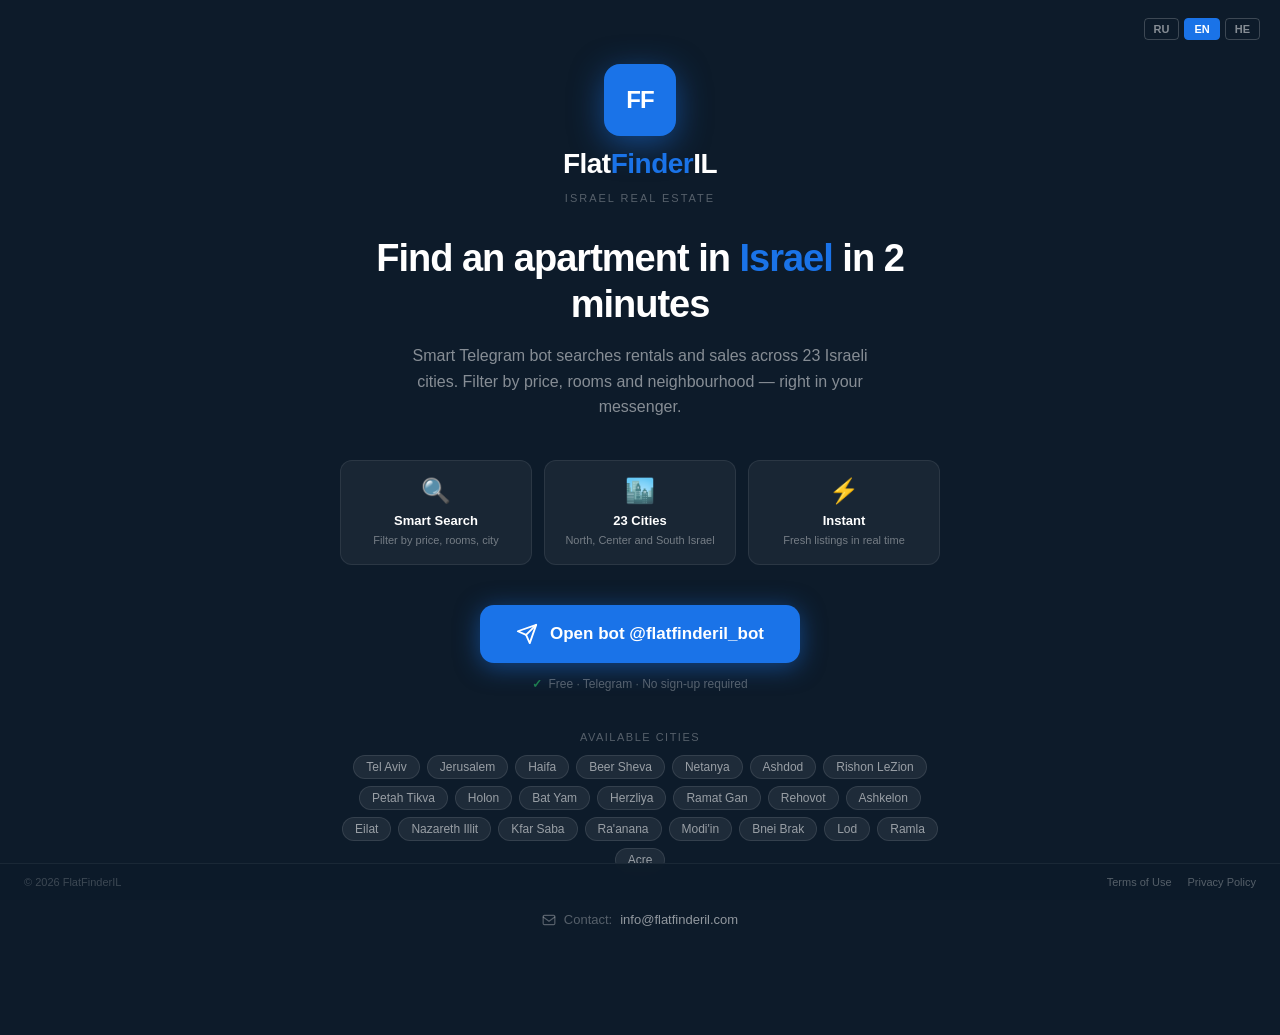
==== en/index.html @ 580164ee "Multilingual SEO: EN and HE dedicated pages with hreflang - /en/ — English page, EN title/desc/keywo" ====
<!DOCTYPE html>
<html lang="en">
<head>
  <meta charset="UTF-8">
  <meta name="viewport" content="width=device-width,initial-scale=1.0">

  <!-- SEO English -->
  <title>FlatFinderIL — Find an Apartment in Israel | Rent &amp; Buy</title>
  <meta name="description" content="FlatFinderIL — smart real estate search in Israel via Telegram bot. Rent or buy apartments in Tel Aviv, Haifa, Jerusalem and 20+ cities. Free, instant results.">
  <meta name="keywords" content="apartments Israel, rent apartment Israel, buy apartment Israel, Tel Aviv rent, Haifa apartment, Jerusalem real estate, find flat Israel, new buildings Israel, Israel housing, apartment search Israel bot, Israel property">
  <meta name="robots" content="index, follow">
  <meta name="author" content="FlatFinderIL">
  <link rel="canonical" href="https://flatfinderil.com/en/">

  <!-- Hreflang -->
  <link rel="alternate" hreflang="ru"        href="https://flatfinderil.com/">
  <link rel="alternate" hreflang="en"        href="https://flatfinderil.com/en/">
  <link rel="alternate" hreflang="he"        href="https://flatfinderil.com/he/">
  <link rel="alternate" hreflang="x-default" href="https://flatfinderil.com/">

  <!-- Google Search Console -->
  <meta name="google-site-verification" content="sP6t-K_8UJt_Drz79C-xlekhWUscii0nBPseIvwe7Qo" />

  <!-- Open Graph -->
  <meta property="og:type" content="website">
  <meta property="og:url" content="https://flatfinderil.com/en/">
  <meta property="og:title" content="FlatFinderIL — Find an Apartment in Israel">
  <meta property="og:description" content="Smart Telegram bot for real estate search in Israel. Rent or buy apartments in 23 cities. Free.">
  <meta property="og:image" content="https://flatfinderil.com/og-image.png">
  <meta property="og:locale" content="en_IL">
  <meta property="og:locale:alternate" content="ru_RU">
  <meta property="og:locale:alternate" content="he_IL">
  <meta property="og:site_name" content="FlatFinderIL">

  <!-- Twitter Card -->
  <meta name="twitter:card" content="summary_large_image">
  <meta name="twitter:title" content="FlatFinderIL — Find an Apartment in Israel">
  <meta name="twitter:description" content="Smart Telegram bot for real estate in Israel. 23 cities. Free.">
  <meta name="twitter:image" content="https://flatfinderil.com/og-image.png">

  <!-- Structured Data -->
  <script type="application/ld+json">
  {
    "@context": "https://schema.org",
    "@type": "WebSite",
    "name": "FlatFinderIL",
    "url": "https://flatfinderil.com/en/",
    "description": "Smart real estate search in Israel via Telegram bot. Rent or buy apartments in 23 cities.",
    "inLanguage": "en",
    "potentialAction": {
      "@type": "SearchAction",
      "target": "https://t.me/flatfinderil_bot",
      "query-input": "required name=search_term_string"
    }
  }
  </script>

  <style>
* { margin: 0; padding: 0; box-sizing: border-box; }
body {
  font-family: 'Segoe UI', Arial, sans-serif;
  background: #0d1b2a;
  color: #fff;
  min-height: 100vh;
  display: flex;
  flex-direction: column;
  align-items: center;
  padding: 48px 24px 100px;
}
.langs { position: fixed; top: 18px; right: 20px; display: flex; gap: 5px; z-index: 100; }
.lang-btn { background: transparent; border: 1px solid rgba(255,255,255,.2); color: rgba(255,255,255,.5); font-size: 11px; font-weight: 600; padding: 4px 9px; border-radius: 4px; cursor: pointer; transition: .15s; font-family: inherit; }
.lang-btn:hover, .lang-btn.active { background: #1a73e8; border-color: #1a73e8; color: #fff; }
.logo { display: flex; flex-direction: column; align-items: center; gap: 12px; margin-bottom: 32px; margin-top: 16px; }
.logo-mark { width: 72px; height: 72px; background: #1a73e8; border-radius: 16px; display: flex; align-items: center; justify-content: center; font-size: 24px; font-weight: 800; color: #fff; letter-spacing: -1px; box-shadow: 0 8px 32px rgba(26,115,232,.5); }
.logo-name { font-size: 28px; font-weight: 700; letter-spacing: -0.5px; }
.logo-name span { color: #1a73e8; }
.logo-sub { font-size: 11px; color: rgba(255,255,255,.3); letter-spacing: 2px; text-transform: uppercase; }
.hero { text-align: center; max-width: 600px; margin-bottom: 40px; }
.hero h1 { font-size: 38px; font-weight: 800; line-height: 1.2; letter-spacing: -1px; margin-bottom: 16px; }
.hero h1 em { font-style: normal; color: #1a73e8; }
.hero p { font-size: 16px; color: rgba(255,255,255,.5); line-height: 1.6; max-width: 480px; margin: 0 auto; }
.features { display: grid; grid-template-columns: repeat(3, 1fr); gap: 12px; max-width: 600px; width: 100%; margin-bottom: 40px; }
.feat { background: rgba(255,255,255,.05); border: 1px solid rgba(255,255,255,.08); border-radius: 12px; padding: 16px; text-align: center; }
.feat-icon { font-size: 24px; margin-bottom: 8px; }
.feat-title { font-size: 13px; font-weight: 700; color: #fff; margin-bottom: 4px; }
.feat-desc { font-size: 11px; color: rgba(255,255,255,.4); line-height: 1.5; }
.cta-wrap { display: flex; flex-direction: column; align-items: center; gap: 14px; margin-bottom: 40px; }
.bot-btn { display: inline-flex; align-items: center; gap: 12px; background: #1a73e8; color: #fff; text-decoration: none; padding: 18px 36px; border-radius: 14px; font-size: 17px; font-weight: 700; transition: background .2s, transform .15s, box-shadow .2s; box-shadow: 0 4px 24px rgba(26,115,232,.5); white-space: nowrap; }
.bot-btn:hover { background: #0d5cc7; transform: translateY(-2px); box-shadow: 0 8px 32px rgba(26,115,232,.6); }
.bot-btn svg { width: 22px; height: 22px; flex-shrink: 0; }
.cta-hint { font-size: 12px; color: rgba(255,255,255,.3); display: flex; align-items: center; gap: 6px; }
.cta-hint::before { content: '✓'; color: #1e7e50; font-weight: 700; }
.cities-block { max-width: 600px; width: 100%; text-align: center; margin-bottom: 40px; }
.cities-label { font-size: 11px; color: rgba(255,255,255,.3); letter-spacing: 1.5px; text-transform: uppercase; margin-bottom: 12px; }
.cities { display: flex; flex-wrap: wrap; gap: 7px; justify-content: center; }
.city-tag { background: rgba(255,255,255,.07); border: 1px solid rgba(255,255,255,.1); border-radius: 20px; padding: 4px 12px; font-size: 12px; color: rgba(255,255,255,.55); }
.email-line { display: flex; align-items: center; gap: 8px; font-size: 13px; color: rgba(255,255,255,.3); margin-bottom: 8px; }
.email-line a { color: rgba(255,255,255,.55); text-decoration: none; transition: color .15s; }
.email-line a:hover { color: #fff; }
.footer { position: fixed; bottom: 0; left: 0; right: 0; background: rgba(13,27,42,.95); backdrop-filter: blur(8px); border-top: 1px solid rgba(255,255,255,.06); padding: 12px 24px; font-size: 11px; color: rgba(255,255,255,.2); display: flex; align-items: center; justify-content: space-between; flex-wrap: wrap; gap: 8px; }
.footer-links { display: flex; gap: 16px; }
.footer-links a { color: rgba(255,255,255,.3); text-decoration: none; transition: color .15s; }
.footer-links a:hover { color: rgba(255,255,255,.7); }
@media (max-width: 560px) { .hero h1 { font-size: 28px; } .feat { padding: 12px 8px; } .feat-desc { display: none; } .bot-btn { font-size: 15px; padding: 15px 24px; } .footer { justify-content: center; text-align: center; } }
  </style>
</head>
<body>

<div class="langs">
  <button class="lang-btn" onclick="location.href='/'">RU</button>
  <button class="lang-btn active">EN</button>
  <button class="lang-btn" onclick="location.href='/he/'">HE</button>
</div>

<div class="logo">
  <div class="logo-mark">FF</div>
  <div class="logo-name">Flat<span>Finder</span>IL</div>
  <div class="logo-sub">Israel Real Estate</div>
</div>

<div class="hero">
  <h1>Find an apartment in <em>Israel</em> in 2 minutes</h1>
  <p>Smart Telegram bot searches rentals and sales across 23 Israeli cities. Filter by price, rooms and neighbourhood — right in your messenger.</p>
</div>

<div class="features">
  <div class="feat"><div class="feat-icon">🔍</div><div class="feat-title">Smart Search</div><div class="feat-desc">Filter by price, rooms, city</div></div>
  <div class="feat"><div class="feat-icon">🏙️</div><div class="feat-title">23 Cities</div><div class="feat-desc">North, Center and South Israel</div></div>
  <div class="feat"><div class="feat-icon">⚡</div><div class="feat-title">Instant</div><div class="feat-desc">Fresh listings in real time</div></div>
</div>

<div class="cta-wrap">
  <a href="https://t.me/flatfinderil_bot" target="_blank" class="bot-btn">
    <svg viewBox="0 0 24 24" fill="none"><path d="M22 2L11 13" stroke="white" stroke-width="2" stroke-linecap="round" stroke-linejoin="round"/><path d="M22 2L15 22L11 13L2 9L22 2Z" stroke="white" stroke-width="2" stroke-linecap="round" stroke-linejoin="round"/></svg>
    Open bot @flatfinderil_bot
  </a>
  <div class="cta-hint">Free · Telegram · No sign-up required</div>
</div>

<div class="cities-block">
  <div class="cities-label">Available cities</div>
  <div class="cities">
    <span class="city-tag">Tel Aviv</span><span class="city-tag">Jerusalem</span><span class="city-tag">Haifa</span><span class="city-tag">Beer Sheva</span><span class="city-tag">Netanya</span><span class="city-tag">Ashdod</span><span class="city-tag">Rishon LeZion</span><span class="city-tag">Petah Tikva</span><span class="city-tag">Holon</span><span class="city-tag">Bat Yam</span><span class="city-tag">Herzliya</span><span class="city-tag">Ramat Gan</span><span class="city-tag">Rehovot</span><span class="city-tag">Ashkelon</span><span class="city-tag">Eilat</span><span class="city-tag">Nazareth Illit</span><span class="city-tag">Kfar Saba</span><span class="city-tag">Ra'anana</span><span class="city-tag">Modi'in</span><span class="city-tag">Bnei Brak</span><span class="city-tag">Lod</span><span class="city-tag">Ramla</span><span class="city-tag">Acre</span>
  </div>
</div>

<div class="email-line">
  <svg viewBox="0 0 24 24" fill="none" width="14" height="14"><rect x="2" y="4" width="20" height="16" rx="2" stroke="currentColor" stroke-width="2"/><path d="M2 7l10 7 10-7" stroke="currentColor" stroke-width="2" stroke-linecap="round"/></svg>
  Contact: <a href="mailto:info@flatfinderil.com">info@flatfinderil.com</a>
</div>

<div class="footer">
  <span>© 2026 FlatFinderIL</span>
  <div class="footer-links">
    <a href="/terms.html">Terms of Use</a>
    <a href="/privacy.html">Privacy Policy</a>
  </div>
</div>

</body>
</html>
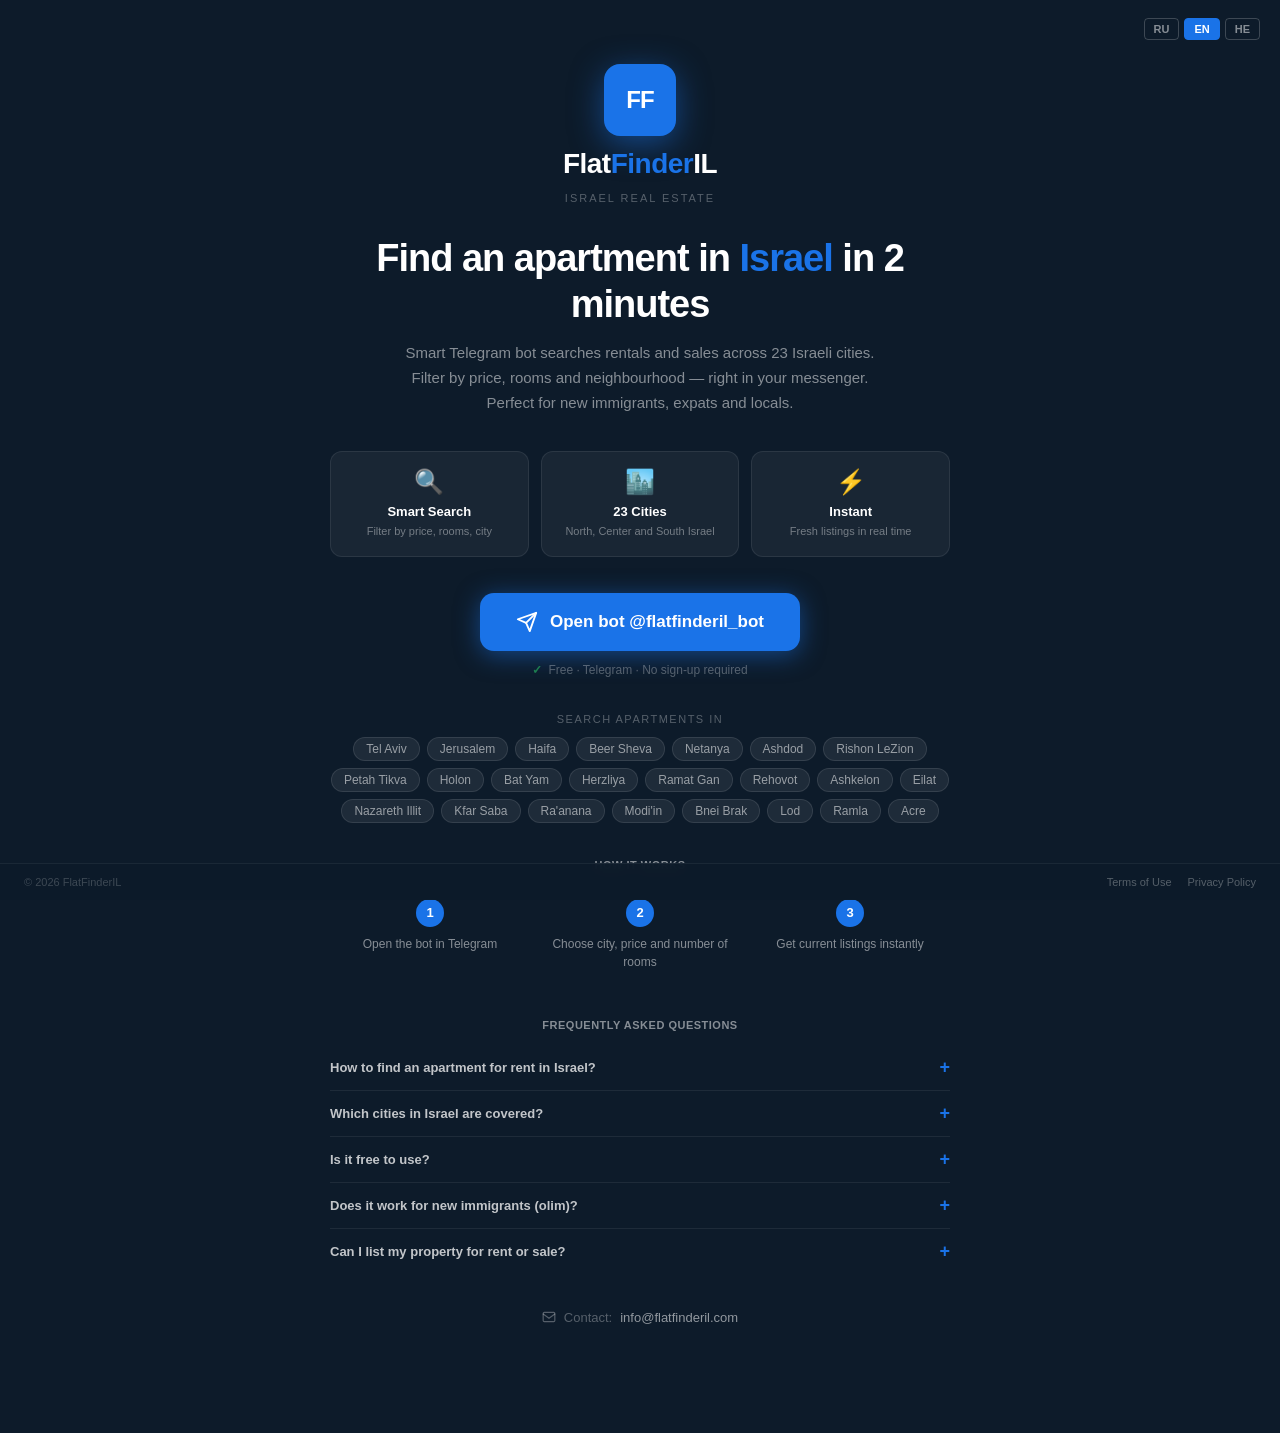
==== commit 9a51301a: "SEO: extended keywords, FAQ schema, SoftwareApplication, Organization markup - 40+ keywords per lang" ====
--- a/en/index.html
+++ b/en/index.html
@@ -4,131 +4,114 @@
   <meta charset="UTF-8">
   <meta name="viewport" content="width=device-width,initial-scale=1.0">
 
-  <!-- SEO English -->
-  <title>FlatFinderIL — Find an Apartment in Israel | Rent &amp; Buy</title>
-  <meta name="description" content="FlatFinderIL — smart real estate search in Israel via Telegram bot. Rent or buy apartments in Tel Aviv, Haifa, Jerusalem and 20+ cities. Free, instant results.">
-  <meta name="keywords" content="apartments Israel, rent apartment Israel, buy apartment Israel, Tel Aviv rent, Haifa apartment, Jerusalem real estate, find flat Israel, new buildings Israel, Israel housing, apartment search Israel bot, Israel property">
-  <meta name="robots" content="index, follow">
+  <title>FlatFinderIL — Find an Apartment in Israel | Rent &amp; Buy via Telegram Bot</title>
+  <meta name="description" content="FlatFinderIL — smart Telegram bot for finding apartments in Israel. Rent or buy in Tel Aviv, Haifa, Jerusalem, Netanya and 19 more cities. Free, instant results, no sign-up required.">
+  <meta name="keywords" content="apartments Israel, rent apartment Israel, buy apartment Israel, find flat Israel, Tel Aviv apartment rent, Haifa apartment, Jerusalem real estate, Netanya rent, Beer Sheva apartment, Ashdod rent, Rishon LeZion apartment, Petah Tikva rent, Israel housing search, Israel property, Israel real estate bot, Telegram bot Israel apartments, find apartment Israel free, Israel flat rental, new buildings Israel, Israel mortgage, olim housing Israel, new immigrant Israel apartment, Israel property search, studio apartment Israel, 1 bedroom Israel, 2 bedroom Israel, Tel Aviv flat, cheap apartment Israel, sea view apartment Israel, Israel housing 2026, property market Israel, invest real estate Israel, apartments near beach Israel">
+  <meta name="robots" content="index, follow, max-snippet:-1, max-image-preview:large, max-video-preview:-1">
   <meta name="author" content="FlatFinderIL">
+  <meta name="geo.region" content="IL">
+  <meta name="geo.placename" content="Israel">
+  <meta name="language" content="English">
   <link rel="canonical" href="https://flatfinderil.com/en/">
-
-  <!-- Hreflang -->
   <link rel="alternate" hreflang="ru"        href="https://flatfinderil.com/">
   <link rel="alternate" hreflang="en"        href="https://flatfinderil.com/en/">
   <link rel="alternate" hreflang="he"        href="https://flatfinderil.com/he/">
   <link rel="alternate" hreflang="x-default" href="https://flatfinderil.com/">
-
-  <!-- Google Search Console -->
   <meta name="google-site-verification" content="sP6t-K_8UJt_Drz79C-xlekhWUscii0nBPseIvwe7Qo" />
-
-  <!-- Open Graph -->
   <meta property="og:type" content="website">
   <meta property="og:url" content="https://flatfinderil.com/en/">
-  <meta property="og:title" content="FlatFinderIL — Find an Apartment in Israel">
-  <meta property="og:description" content="Smart Telegram bot for real estate search in Israel. Rent or buy apartments in 23 cities. Free.">
+  <meta property="og:title" content="FlatFinderIL — Find an Apartment in Israel via Telegram Bot">
+  <meta property="og:description" content="Smart Telegram bot for real estate in Israel. Rent or buy in 23 cities. Filter by price, rooms, area. Free.">
   <meta property="og:image" content="https://flatfinderil.com/og-image.png">
+  <meta property="og:image:width" content="1200">
+  <meta property="og:image:height" content="630">
   <meta property="og:locale" content="en_IL">
   <meta property="og:locale:alternate" content="ru_RU">
   <meta property="og:locale:alternate" content="he_IL">
   <meta property="og:site_name" content="FlatFinderIL">
-
-  <!-- Twitter Card -->
   <meta name="twitter:card" content="summary_large_image">
   <meta name="twitter:title" content="FlatFinderIL — Find an Apartment in Israel">
-  <meta name="twitter:description" content="Smart Telegram bot for real estate in Israel. 23 cities. Free.">
+  <meta name="twitter:description" content="Smart Telegram bot for Israel real estate. 23 cities. Free.">
   <meta name="twitter:image" content="https://flatfinderil.com/og-image.png">
 
-  <!-- Structured Data -->
-  <script type="application/ld+json">
-  {
-    "@context": "https://schema.org",
-    "@type": "WebSite",
-    "name": "FlatFinderIL",
-    "url": "https://flatfinderil.com/en/",
-    "description": "Smart real estate search in Israel via Telegram bot. Rent or buy apartments in 23 cities.",
-    "inLanguage": "en",
-    "potentialAction": {
-      "@type": "SearchAction",
-      "target": "https://t.me/flatfinderil_bot",
-      "query-input": "required name=search_term_string"
-    }
-  }
-  </script>
+  <script type="application/ld+json">{"@context":"https://schema.org","@type":"SoftwareApplication","name":"FlatFinderIL Bot","operatingSystem":"Telegram","applicationCategory":"RealEstateApplication","offers":{"@type":"Offer","price":"0","priceCurrency":"ILS"},"url":"https://t.me/flatfinderil_bot","description":"Smart Telegram bot for finding apartments for rent and sale in 23 Israeli cities.","inLanguage":["ru","en","he"]}</script>
+  <script type="application/ld+json">{"@context":"https://schema.org","@type":"FAQPage","mainEntity":[{"@type":"Question","name":"How to find an apartment for rent in Israel?","acceptedAnswer":{"@type":"Answer","text":"Open Telegram bot @flatfinderil_bot, choose a city and set filters: price, rooms, deal type. The bot instantly shows current listings."}},{"@type":"Question","name":"Which cities in Israel are covered?","acceptedAnswer":{"@type":"Answer","text":"23 cities: Tel Aviv, Jerusalem, Haifa, Beer Sheva, Netanya, Ashdod, Rishon LeZion, Petah Tikva, Holon, Bat Yam, Herzliya, Ramat Gan, Rehovot, Ashkelon, Eilat, Nazareth Illit, Kfar Saba, Ra'anana, Modi'in, Bnei Brak, Lod, Ramla, Acre."}},{"@type":"Question","name":"Is it free?","acceptedAnswer":{"@type":"Answer","text":"Yes, basic search is completely free. Advanced features and new listing alerts are available via subscription."}},{"@type":"Question","name":"Does it work for new immigrants (olim)?","acceptedAnswer":{"@type":"Answer","text":"Yes, FlatFinderIL works in English, Russian and Hebrew and includes information on subsidised housing programs for new olim."}},{"@type":"Question","name":"Can I list my property for rent or sale?","acceptedAnswer":{"@type":"Answer","text":"Yes, you can post a listing via the bot. Your listing will be seen instantly by thousands of potential buyers and tenants."}}]}</script>
 
   <style>
 * { margin: 0; padding: 0; box-sizing: border-box; }
-body {
-  font-family: 'Segoe UI', Arial, sans-serif;
-  background: #0d1b2a;
-  color: #fff;
-  min-height: 100vh;
-  display: flex;
-  flex-direction: column;
-  align-items: center;
-  padding: 48px 24px 100px;
-}
+body { font-family: 'Segoe UI', Arial, sans-serif; background: #0d1b2a; color: #fff; min-height: 100vh; display: flex; flex-direction: column; align-items: center; padding: 48px 24px 100px; }
 .langs { position: fixed; top: 18px; right: 20px; display: flex; gap: 5px; z-index: 100; }
 .lang-btn { background: transparent; border: 1px solid rgba(255,255,255,.2); color: rgba(255,255,255,.5); font-size: 11px; font-weight: 600; padding: 4px 9px; border-radius: 4px; cursor: pointer; transition: .15s; font-family: inherit; }
-.lang-btn:hover, .lang-btn.active { background: #1a73e8; border-color: #1a73e8; color: #fff; }
+.lang-btn:hover,.lang-btn.active { background: #1a73e8; border-color: #1a73e8; color: #fff; }
 .logo { display: flex; flex-direction: column; align-items: center; gap: 12px; margin-bottom: 32px; margin-top: 16px; }
 .logo-mark { width: 72px; height: 72px; background: #1a73e8; border-radius: 16px; display: flex; align-items: center; justify-content: center; font-size: 24px; font-weight: 800; color: #fff; letter-spacing: -1px; box-shadow: 0 8px 32px rgba(26,115,232,.5); }
 .logo-name { font-size: 28px; font-weight: 700; letter-spacing: -0.5px; }
 .logo-name span { color: #1a73e8; }
 .logo-sub { font-size: 11px; color: rgba(255,255,255,.3); letter-spacing: 2px; text-transform: uppercase; }
-.hero { text-align: center; max-width: 600px; margin-bottom: 40px; }
-.hero h1 { font-size: 38px; font-weight: 800; line-height: 1.2; letter-spacing: -1px; margin-bottom: 16px; }
+.hero { text-align: center; max-width: 620px; margin-bottom: 36px; }
+.hero h1 { font-size: 38px; font-weight: 800; line-height: 1.2; letter-spacing: -1px; margin-bottom: 14px; }
 .hero h1 em { font-style: normal; color: #1a73e8; }
-.hero p { font-size: 16px; color: rgba(255,255,255,.5); line-height: 1.6; max-width: 480px; margin: 0 auto; }
-.features { display: grid; grid-template-columns: repeat(3, 1fr); gap: 12px; max-width: 600px; width: 100%; margin-bottom: 40px; }
+.hero p { font-size: 15px; color: rgba(255,255,255,.5); line-height: 1.65; max-width: 500px; margin: 0 auto; }
+.features { display: grid; grid-template-columns: repeat(3,1fr); gap: 12px; max-width: 620px; width: 100%; margin-bottom: 36px; }
 .feat { background: rgba(255,255,255,.05); border: 1px solid rgba(255,255,255,.08); border-radius: 12px; padding: 16px; text-align: center; }
 .feat-icon { font-size: 24px; margin-bottom: 8px; }
-.feat-title { font-size: 13px; font-weight: 700; color: #fff; margin-bottom: 4px; }
+.feat-title { font-size: 13px; font-weight: 700; margin-bottom: 4px; }
 .feat-desc { font-size: 11px; color: rgba(255,255,255,.4); line-height: 1.5; }
-.cta-wrap { display: flex; flex-direction: column; align-items: center; gap: 14px; margin-bottom: 40px; }
-.bot-btn { display: inline-flex; align-items: center; gap: 12px; background: #1a73e8; color: #fff; text-decoration: none; padding: 18px 36px; border-radius: 14px; font-size: 17px; font-weight: 700; transition: background .2s, transform .15s, box-shadow .2s; box-shadow: 0 4px 24px rgba(26,115,232,.5); white-space: nowrap; }
+.cta-wrap { display: flex; flex-direction: column; align-items: center; gap: 12px; margin-bottom: 36px; }
+.bot-btn { display: inline-flex; align-items: center; gap: 12px; background: #1a73e8; color: #fff; text-decoration: none; padding: 18px 36px; border-radius: 14px; font-size: 17px; font-weight: 700; transition: background .2s,transform .15s,box-shadow .2s; box-shadow: 0 4px 24px rgba(26,115,232,.5); white-space: nowrap; }
 .bot-btn:hover { background: #0d5cc7; transform: translateY(-2px); box-shadow: 0 8px 32px rgba(26,115,232,.6); }
 .bot-btn svg { width: 22px; height: 22px; flex-shrink: 0; }
 .cta-hint { font-size: 12px; color: rgba(255,255,255,.3); display: flex; align-items: center; gap: 6px; }
 .cta-hint::before { content: '✓'; color: #1e7e50; font-weight: 700; }
-.cities-block { max-width: 600px; width: 100%; text-align: center; margin-bottom: 40px; }
+.cities-block { max-width: 620px; width: 100%; text-align: center; margin-bottom: 36px; }
 .cities-label { font-size: 11px; color: rgba(255,255,255,.3); letter-spacing: 1.5px; text-transform: uppercase; margin-bottom: 12px; }
 .cities { display: flex; flex-wrap: wrap; gap: 7px; justify-content: center; }
 .city-tag { background: rgba(255,255,255,.07); border: 1px solid rgba(255,255,255,.1); border-radius: 20px; padding: 4px 12px; font-size: 12px; color: rgba(255,255,255,.55); }
+.how { max-width: 620px; width: 100%; margin-bottom: 36px; }
+.how h2 { font-size: 11px; font-weight: 700; color: rgba(255,255,255,.5); text-align: center; margin-bottom: 16px; letter-spacing: .5px; text-transform: uppercase; }
+.steps { display: grid; grid-template-columns: repeat(3,1fr); gap: 10px; }
+.step { text-align: center; padding: 12px 8px; }
+.step-num { width: 28px; height: 28px; background: #1a73e8; border-radius: 50%; display: flex; align-items: center; justify-content: center; font-size: 13px; font-weight: 800; margin: 0 auto 8px; }
+.step-text { font-size: 12px; color: rgba(255,255,255,.5); line-height: 1.5; }
+.faq { max-width: 620px; width: 100%; margin-bottom: 36px; }
+.faq h2 { font-size: 11px; font-weight: 700; color: rgba(255,255,255,.5); text-align: center; margin-bottom: 14px; letter-spacing: .5px; text-transform: uppercase; }
+.faq-item { border-bottom: 1px solid rgba(255,255,255,.07); padding: 12px 0; cursor: pointer; }
+.faq-item:last-child { border-bottom: none; }
+.faq-q { font-size: 13px; font-weight: 600; color: rgba(255,255,255,.75); display: flex; justify-content: space-between; align-items: center; gap: 8px; }
+.faq-q::after { content: '+'; color: #1a73e8; font-size: 18px; flex-shrink: 0; }
+.faq-item.open .faq-q::after { content: '−'; }
+.faq-a { font-size: 12px; color: rgba(255,255,255,.4); line-height: 1.6; margin-top: 8px; display: none; }
+.faq-item.open .faq-a { display: block; }
 .email-line { display: flex; align-items: center; gap: 8px; font-size: 13px; color: rgba(255,255,255,.3); margin-bottom: 8px; }
-.email-line a { color: rgba(255,255,255,.55); text-decoration: none; transition: color .15s; }
+.email-line a { color: rgba(255,255,255,.55); text-decoration: none; }
 .email-line a:hover { color: #fff; }
 .footer { position: fixed; bottom: 0; left: 0; right: 0; background: rgba(13,27,42,.95); backdrop-filter: blur(8px); border-top: 1px solid rgba(255,255,255,.06); padding: 12px 24px; font-size: 11px; color: rgba(255,255,255,.2); display: flex; align-items: center; justify-content: space-between; flex-wrap: wrap; gap: 8px; }
 .footer-links { display: flex; gap: 16px; }
-.footer-links a { color: rgba(255,255,255,.3); text-decoration: none; transition: color .15s; }
+.footer-links a { color: rgba(255,255,255,.3); text-decoration: none; }
 .footer-links a:hover { color: rgba(255,255,255,.7); }
-@media (max-width: 560px) { .hero h1 { font-size: 28px; } .feat { padding: 12px 8px; } .feat-desc { display: none; } .bot-btn { font-size: 15px; padding: 15px 24px; } .footer { justify-content: center; text-align: center; } }
+@media (max-width: 560px) { .hero h1 { font-size: 27px; } .feat-desc { display: none; } .feat { padding: 10px 6px; } .bot-btn { font-size: 15px; padding: 15px 22px; } .footer { justify-content: center; } }
   </style>
 </head>
 <body>
-
 <div class="langs">
   <button class="lang-btn" onclick="location.href='/'">RU</button>
   <button class="lang-btn active">EN</button>
   <button class="lang-btn" onclick="location.href='/he/'">HE</button>
 </div>
-
 <div class="logo">
   <div class="logo-mark">FF</div>
   <div class="logo-name">Flat<span>Finder</span>IL</div>
   <div class="logo-sub">Israel Real Estate</div>
 </div>
-
 <div class="hero">
   <h1>Find an apartment in <em>Israel</em> in 2 minutes</h1>
-  <p>Smart Telegram bot searches rentals and sales across 23 Israeli cities. Filter by price, rooms and neighbourhood — right in your messenger.</p>
+  <p>Smart Telegram bot searches rentals and sales across 23 Israeli cities. Filter by price, rooms and neighbourhood — right in your messenger. Perfect for new immigrants, expats and locals.</p>
 </div>
-
 <div class="features">
   <div class="feat"><div class="feat-icon">🔍</div><div class="feat-title">Smart Search</div><div class="feat-desc">Filter by price, rooms, city</div></div>
   <div class="feat"><div class="feat-icon">🏙️</div><div class="feat-title">23 Cities</div><div class="feat-desc">North, Center and South Israel</div></div>
   <div class="feat"><div class="feat-icon">⚡</div><div class="feat-title">Instant</div><div class="feat-desc">Fresh listings in real time</div></div>
 </div>
-
 <div class="cta-wrap">
   <a href="https://t.me/flatfinderil_bot" target="_blank" class="bot-btn">
     <svg viewBox="0 0 24 24" fill="none"><path d="M22 2L11 13" stroke="white" stroke-width="2" stroke-linecap="round" stroke-linejoin="round"/><path d="M22 2L15 22L11 13L2 9L22 2Z" stroke="white" stroke-width="2" stroke-linecap="round" stroke-linejoin="round"/></svg>
@@ -136,26 +119,33 @@
   </a>
   <div class="cta-hint">Free · Telegram · No sign-up required</div>
 </div>
-
 <div class="cities-block">
-  <div class="cities-label">Available cities</div>
-  <div class="cities">
-    <span class="city-tag">Tel Aviv</span><span class="city-tag">Jerusalem</span><span class="city-tag">Haifa</span><span class="city-tag">Beer Sheva</span><span class="city-tag">Netanya</span><span class="city-tag">Ashdod</span><span class="city-tag">Rishon LeZion</span><span class="city-tag">Petah Tikva</span><span class="city-tag">Holon</span><span class="city-tag">Bat Yam</span><span class="city-tag">Herzliya</span><span class="city-tag">Ramat Gan</span><span class="city-tag">Rehovot</span><span class="city-tag">Ashkelon</span><span class="city-tag">Eilat</span><span class="city-tag">Nazareth Illit</span><span class="city-tag">Kfar Saba</span><span class="city-tag">Ra'anana</span><span class="city-tag">Modi'in</span><span class="city-tag">Bnei Brak</span><span class="city-tag">Lod</span><span class="city-tag">Ramla</span><span class="city-tag">Acre</span>
+  <div class="cities-label">Search apartments in</div>
+  <div class="cities"><span class="city-tag">Tel Aviv</span><span class="city-tag">Jerusalem</span><span class="city-tag">Haifa</span><span class="city-tag">Beer Sheva</span><span class="city-tag">Netanya</span><span class="city-tag">Ashdod</span><span class="city-tag">Rishon LeZion</span><span class="city-tag">Petah Tikva</span><span class="city-tag">Holon</span><span class="city-tag">Bat Yam</span><span class="city-tag">Herzliya</span><span class="city-tag">Ramat Gan</span><span class="city-tag">Rehovot</span><span class="city-tag">Ashkelon</span><span class="city-tag">Eilat</span><span class="city-tag">Nazareth Illit</span><span class="city-tag">Kfar Saba</span><span class="city-tag">Ra'anana</span><span class="city-tag">Modi'in</span><span class="city-tag">Bnei Brak</span><span class="city-tag">Lod</span><span class="city-tag">Ramla</span><span class="city-tag">Acre</span></div>
+</div>
+<div class="how">
+  <h2>How it works</h2>
+  <div class="steps">
+    <div class="step"><div class="step-num">1</div><div class="step-text">Open the bot in Telegram</div></div>
+    <div class="step"><div class="step-num">2</div><div class="step-text">Choose city, price and number of rooms</div></div>
+    <div class="step"><div class="step-num">3</div><div class="step-text">Get current listings instantly</div></div>
   </div>
 </div>
-
+<div class="faq">
+  <h2>Frequently Asked Questions</h2>
+  <div class="faq-item" onclick="this.classList.toggle('open')"><div class="faq-q">How to find an apartment for rent in Israel?</div><div class="faq-a">Open Telegram bot @flatfinderil_bot, choose a city and set filters: price, rooms, deal type. The bot instantly shows current listings.</div></div>
+  <div class="faq-item" onclick="this.classList.toggle('open')"><div class="faq-q">Which cities in Israel are covered?</div><div class="faq-a">23 cities: Tel Aviv, Jerusalem, Haifa, Beer Sheva, Netanya, Ashdod, Rishon LeZion, Petah Tikva, Holon, Bat Yam, Herzliya, Ramat Gan, Rehovot, Ashkelon, Eilat, Nazareth Illit, Kfar Saba, Ra'anana, Modi'in, Bnei Brak, Lod, Ramla, Acre.</div></div>
+  <div class="faq-item" onclick="this.classList.toggle('open')"><div class="faq-q">Is it free to use?</div><div class="faq-a">Yes, basic apartment search is completely free. Advanced features and instant alerts are available via subscription.</div></div>
+  <div class="faq-item" onclick="this.classList.toggle('open')"><div class="faq-q">Does it work for new immigrants (olim)?</div><div class="faq-a">Yes, FlatFinderIL supports Russian, English and Hebrew and includes info on subsidised housing and programs for new olim.</div></div>
+  <div class="faq-item" onclick="this.classList.toggle('open')"><div class="faq-q">Can I list my property for rent or sale?</div><div class="faq-a">Yes, post your listing via the bot. It will be seen instantly by thousands of potential buyers and tenants.</div></div>
+</div>
 <div class="email-line">
   <svg viewBox="0 0 24 24" fill="none" width="14" height="14"><rect x="2" y="4" width="20" height="16" rx="2" stroke="currentColor" stroke-width="2"/><path d="M2 7l10 7 10-7" stroke="currentColor" stroke-width="2" stroke-linecap="round"/></svg>
   Contact: <a href="mailto:info@flatfinderil.com">info@flatfinderil.com</a>
 </div>
-
 <div class="footer">
   <span>© 2026 FlatFinderIL</span>
-  <div class="footer-links">
-    <a href="/terms.html">Terms of Use</a>
-    <a href="/privacy.html">Privacy Policy</a>
-  </div>
+  <div class="footer-links"><a href="/terms.html">Terms of Use</a><a href="/privacy.html">Privacy Policy</a></div>
 </div>
-
 </body>
 </html>
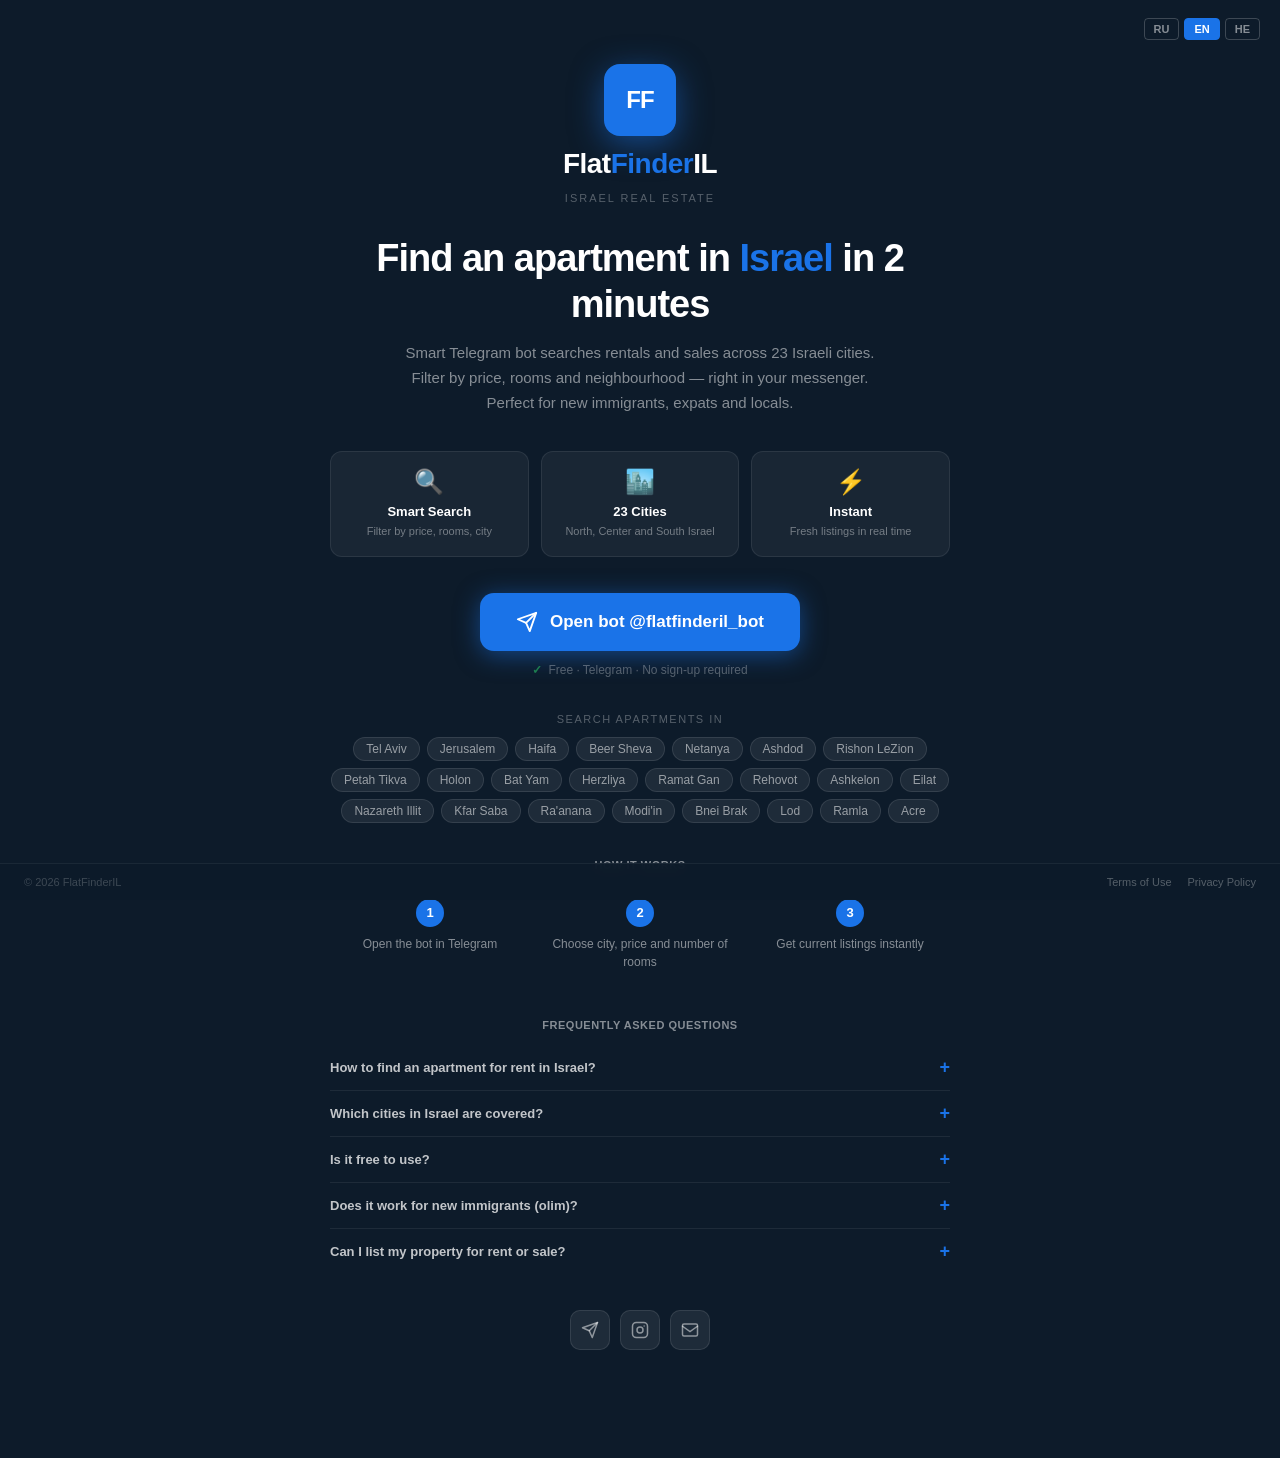
==== commit f2e3646c: "Add Instagram social button on all 3 language pages Co-Authored-By: Claude Sonnet 4.6 <noreply@anthr" ====
--- a/en/index.html
+++ b/en/index.html
@@ -82,9 +82,9 @@
 .faq-item.open .faq-q::after { content: '−'; }
 .faq-a { font-size: 12px; color: rgba(255,255,255,.4); line-height: 1.6; margin-top: 8px; display: none; }
 .faq-item.open .faq-a { display: block; }
-.email-line { display: flex; align-items: center; gap: 8px; font-size: 13px; color: rgba(255,255,255,.3); margin-bottom: 8px; }
-.email-line a { color: rgba(255,255,255,.55); text-decoration: none; }
-.email-line a:hover { color: #fff; }
+.social-row { display: flex; gap: 10px; align-items: center; margin-bottom: 8px; }
+.soc-btn { width: 40px; height: 40px; border-radius: 10px; background: rgba(255,255,255,.07); border: 1px solid rgba(255,255,255,.1); display: flex; align-items: center; justify-content: center; color: rgba(255,255,255,.5); text-decoration: none; transition: background .15s,color .15s,transform .15s; }
+.soc-btn:hover { background: #1a73e8; border-color: #1a73e8; color: #fff; transform: translateY(-2px); }
 .footer { position: fixed; bottom: 0; left: 0; right: 0; background: rgba(13,27,42,.95); backdrop-filter: blur(8px); border-top: 1px solid rgba(255,255,255,.06); padding: 12px 24px; font-size: 11px; color: rgba(255,255,255,.2); display: flex; align-items: center; justify-content: space-between; flex-wrap: wrap; gap: 8px; }
 .footer-links { display: flex; gap: 16px; }
 .footer-links a { color: rgba(255,255,255,.3); text-decoration: none; }
@@ -139,9 +139,16 @@
   <div class="faq-item" onclick="this.classList.toggle('open')"><div class="faq-q">Does it work for new immigrants (olim)?</div><div class="faq-a">Yes, FlatFinderIL supports Russian, English and Hebrew and includes info on subsidised housing and programs for new olim.</div></div>
   <div class="faq-item" onclick="this.classList.toggle('open')"><div class="faq-q">Can I list my property for rent or sale?</div><div class="faq-a">Yes, post your listing via the bot. It will be seen instantly by thousands of potential buyers and tenants.</div></div>
 </div>
-<div class="email-line">
-  <svg viewBox="0 0 24 24" fill="none" width="14" height="14"><rect x="2" y="4" width="20" height="16" rx="2" stroke="currentColor" stroke-width="2"/><path d="M2 7l10 7 10-7" stroke="currentColor" stroke-width="2" stroke-linecap="round"/></svg>
-  Contact: <a href="mailto:info@flatfinderil.com">info@flatfinderil.com</a>
+<div class="social-row">
+  <a href="https://t.me/flatfinderil_bot" target="_blank" class="soc-btn" title="Telegram">
+    <svg viewBox="0 0 24 24" fill="none" width="18" height="18"><path d="M22 2L11 13" stroke="currentColor" stroke-width="2" stroke-linecap="round" stroke-linejoin="round"/><path d="M22 2L15 22L11 13L2 9L22 2Z" stroke="currentColor" stroke-width="2" stroke-linecap="round" stroke-linejoin="round"/></svg>
+  </a>
+  <a href="https://www.instagram.com/flatfinderil/" target="_blank" class="soc-btn" title="Instagram">
+    <svg viewBox="0 0 24 24" fill="none" width="18" height="18"><rect x="2" y="2" width="20" height="20" rx="5" stroke="currentColor" stroke-width="2"/><circle cx="12" cy="12" r="4" stroke="currentColor" stroke-width="2"/><circle cx="17.5" cy="6.5" r="1" fill="currentColor"/></svg>
+  </a>
+  <a href="mailto:info@flatfinderil.com" class="soc-btn" title="Email">
+    <svg viewBox="0 0 24 24" fill="none" width="18" height="18"><rect x="2" y="4" width="20" height="16" rx="2" stroke="currentColor" stroke-width="2"/><path d="M2 7l10 7 10-7" stroke="currentColor" stroke-width="2" stroke-linecap="round"/></svg>
+  </a>
 </div>
 <div class="footer">
   <span>© 2026 FlatFinderIL</span>
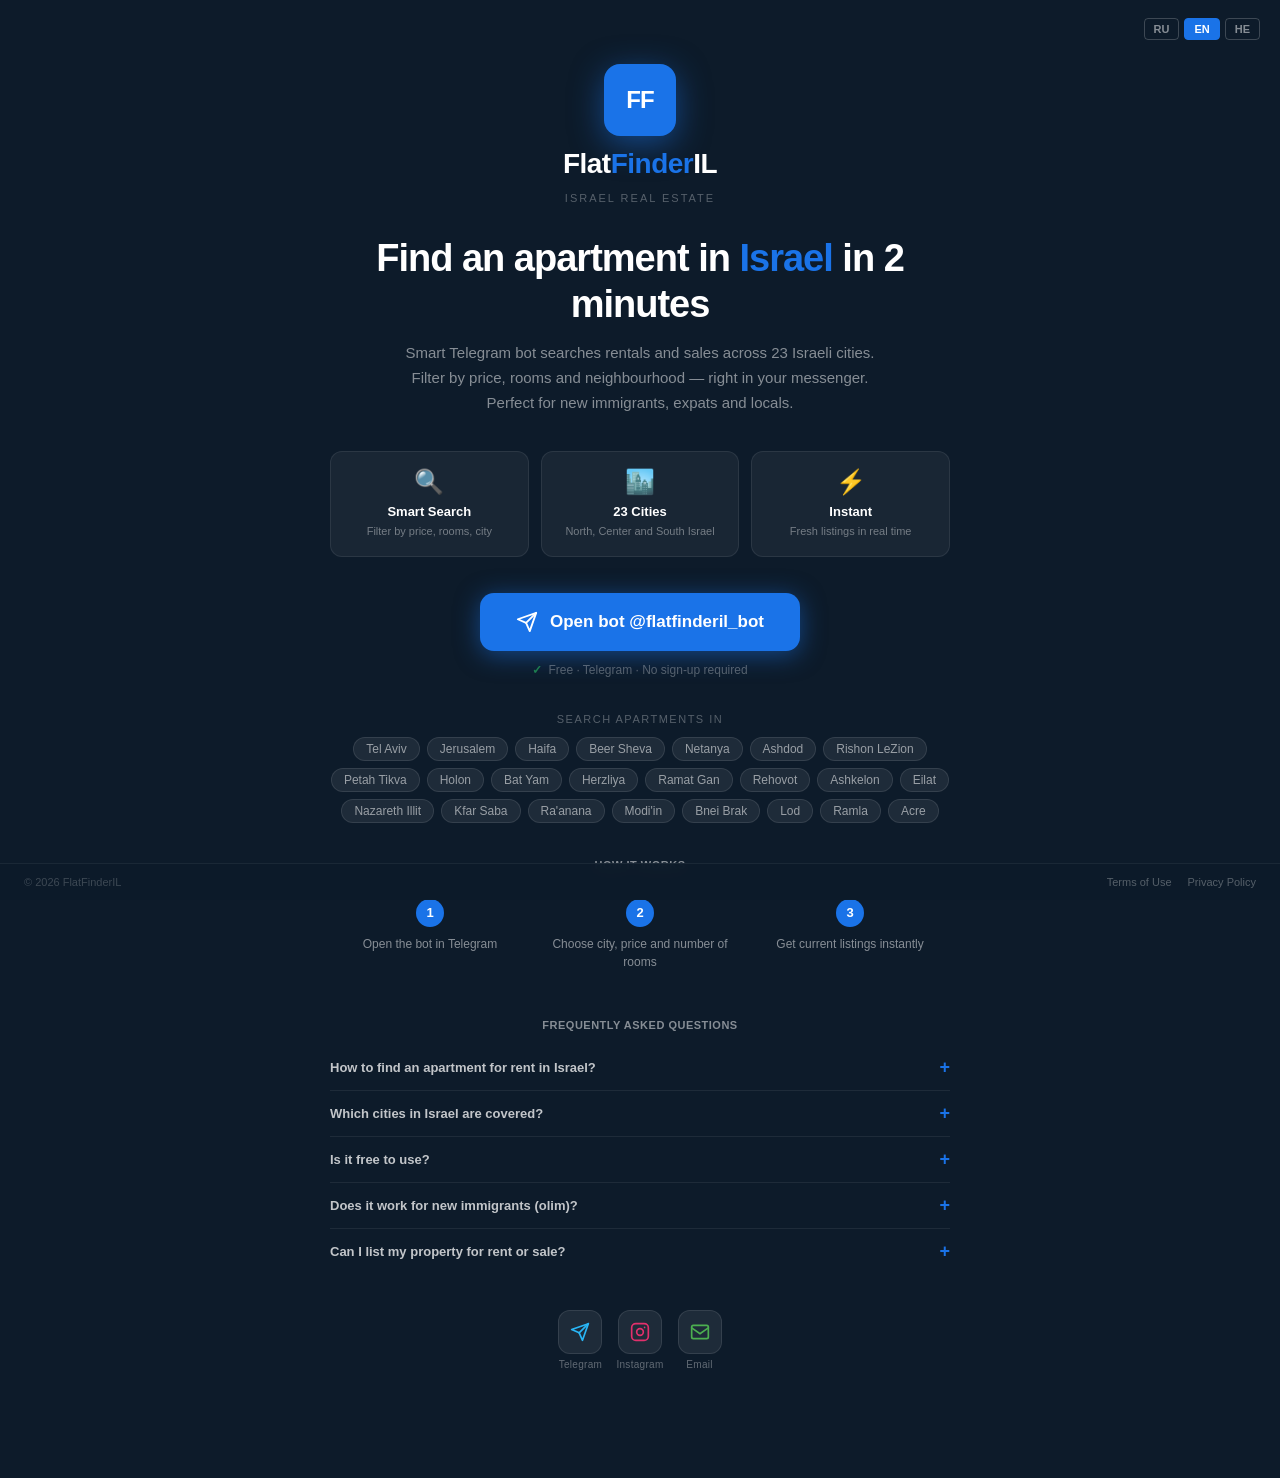
==== commit 77282eb8: "Add #news section and French language to website - Added live news feed section (#news anchor) fetch" ====
--- a/en/index.html
+++ b/en/index.html
@@ -82,9 +82,15 @@
 .faq-item.open .faq-q::after { content: '−'; }
 .faq-a { font-size: 12px; color: rgba(255,255,255,.4); line-height: 1.6; margin-top: 8px; display: none; }
 .faq-item.open .faq-a { display: block; }
-.social-row { display: flex; gap: 10px; align-items: center; margin-bottom: 8px; }
-.soc-btn { width: 40px; height: 40px; border-radius: 10px; background: rgba(255,255,255,.07); border: 1px solid rgba(255,255,255,.1); display: flex; align-items: center; justify-content: center; color: rgba(255,255,255,.5); text-decoration: none; transition: background .15s,color .15s,transform .15s; }
-.soc-btn:hover { background: #1a73e8; border-color: #1a73e8; color: #fff; transform: translateY(-2px); }
+.social-row { display: flex; gap: 14px; align-items: center; margin-bottom: 8px; }
+.soc-btn { display: flex; flex-direction: column; align-items: center; gap: 5px; text-decoration: none; transition: transform .15s; }
+.soc-btn:hover { transform: translateY(-2px); }
+.soc-icon { width: 44px; height: 44px; border-radius: 12px; background: rgba(255,255,255,.07); border: 1px solid rgba(255,255,255,.1); display: flex; align-items: center; justify-content: center; transition: background .15s, border-color .15s; }
+.soc-btn:hover .soc-icon { background: rgba(255,255,255,.15); border-color: rgba(255,255,255,.25); }
+.soc-btn.tg .soc-icon { color: #29b6f6; }
+.soc-btn.ig .soc-icon { color: #e1306c; }
+.soc-btn.em .soc-icon { color: #4caf50; }
+.soc-label { font-size: 10px; color: rgba(255,255,255,.35); letter-spacing: .3px; }
 .footer { position: fixed; bottom: 0; left: 0; right: 0; background: rgba(13,27,42,.95); backdrop-filter: blur(8px); border-top: 1px solid rgba(255,255,255,.06); padding: 12px 24px; font-size: 11px; color: rgba(255,255,255,.2); display: flex; align-items: center; justify-content: space-between; flex-wrap: wrap; gap: 8px; }
 .footer-links { display: flex; gap: 16px; }
 .footer-links a { color: rgba(255,255,255,.3); text-decoration: none; }
@@ -140,19 +146,22 @@
   <div class="faq-item" onclick="this.classList.toggle('open')"><div class="faq-q">Can I list my property for rent or sale?</div><div class="faq-a">Yes, post your listing via the bot. It will be seen instantly by thousands of potential buyers and tenants.</div></div>
 </div>
 <div class="social-row">
-  <a href="https://t.me/flatfinderil_bot" target="_blank" class="soc-btn" title="Telegram">
-    <svg viewBox="0 0 24 24" fill="none" width="18" height="18"><path d="M22 2L11 13" stroke="currentColor" stroke-width="2" stroke-linecap="round" stroke-linejoin="round"/><path d="M22 2L15 22L11 13L2 9L22 2Z" stroke="currentColor" stroke-width="2" stroke-linecap="round" stroke-linejoin="round"/></svg>
+  <a href="https://t.me/flatfinderil_bot" target="_blank" rel="noopener noreferrer" class="soc-btn tg">
+    <div class="soc-icon"><svg viewBox="0 0 24 24" fill="none" width="20" height="20"><path d="M22 2L11 13" stroke="currentColor" stroke-width="2" stroke-linecap="round" stroke-linejoin="round"/><path d="M22 2L15 22L11 13L2 9L22 2Z" stroke="currentColor" stroke-width="2" stroke-linecap="round" stroke-linejoin="round"/></svg></div>
+    <span class="soc-label">Telegram</span>
   </a>
-  <a href="https://www.instagram.com/flatfinderil/" target="_blank" class="soc-btn" title="Instagram">
-    <svg viewBox="0 0 24 24" fill="none" width="18" height="18"><rect x="2" y="2" width="20" height="20" rx="5" stroke="currentColor" stroke-width="2"/><circle cx="12" cy="12" r="4" stroke="currentColor" stroke-width="2"/><circle cx="17.5" cy="6.5" r="1" fill="currentColor"/></svg>
+  <a href="https://www.instagram.com/flatfinderil/" target="_blank" rel="noopener noreferrer" class="soc-btn ig">
+    <div class="soc-icon"><svg viewBox="0 0 24 24" fill="none" width="20" height="20"><rect x="2" y="2" width="20" height="20" rx="5" stroke="currentColor" stroke-width="2"/><circle cx="12" cy="12" r="4" stroke="currentColor" stroke-width="2"/><circle cx="17.5" cy="6.5" r="1" fill="currentColor"/></svg></div>
+    <span class="soc-label">Instagram</span>
   </a>
-  <a href="mailto:info@flatfinderil.com" class="soc-btn" title="Email">
-    <svg viewBox="0 0 24 24" fill="none" width="18" height="18"><rect x="2" y="4" width="20" height="16" rx="2" stroke="currentColor" stroke-width="2"/><path d="M2 7l10 7 10-7" stroke="currentColor" stroke-width="2" stroke-linecap="round"/></svg>
+  <a href="mailto:info@flatfinderil.com" class="soc-btn em">
+    <div class="soc-icon"><svg viewBox="0 0 24 24" fill="none" width="20" height="20"><rect x="2" y="4" width="20" height="16" rx="2" stroke="currentColor" stroke-width="2"/><path d="M2 7l10 7 10-7" stroke="currentColor" stroke-width="2" stroke-linecap="round"/></svg></div>
+    <span class="soc-label">Email</span>
   </a>
 </div>
 <div class="footer">
   <span>© 2026 FlatFinderIL</span>
-  <div class="footer-links"><a href="/terms.html">Terms of Use</a><a href="/privacy.html">Privacy Policy</a></div>
+  <div class="footer-links"><a href="/terms.html?lang=en">Terms of Use</a><a href="/privacy.html?lang=en">Privacy Policy</a></div>
 </div>
 </body>
 </html>
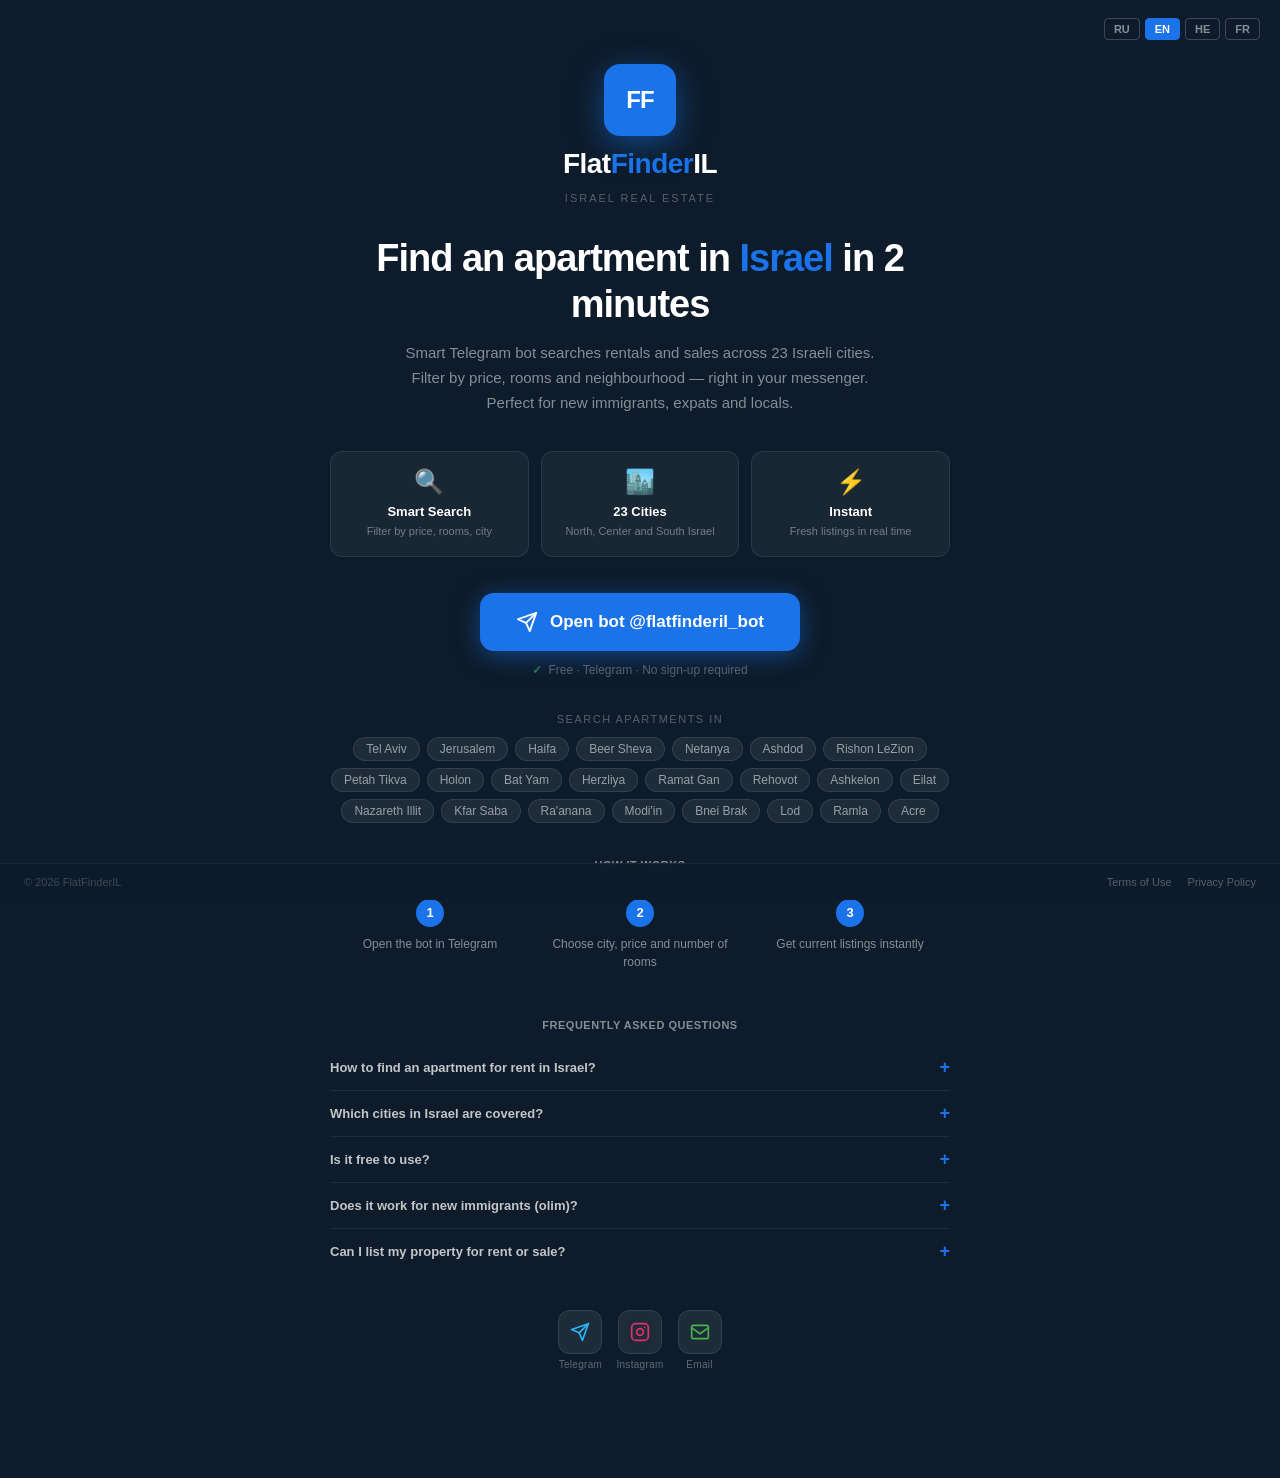
==== commit cb9258bc: "Add Проекты section, fix hero CTA, add sales stats widget - New construction projects section with 6" ====
--- a/en/index.html
+++ b/en/index.html
@@ -103,6 +103,7 @@
   <button class="lang-btn" onclick="location.href='/'">RU</button>
   <button class="lang-btn active">EN</button>
   <button class="lang-btn" onclick="location.href='/he/'">HE</button>
+  <button class="lang-btn" onclick="location.href='/?lang=fr'">FR</button>
 </div>
 <div class="logo">
   <div class="logo-mark">FF</div>
